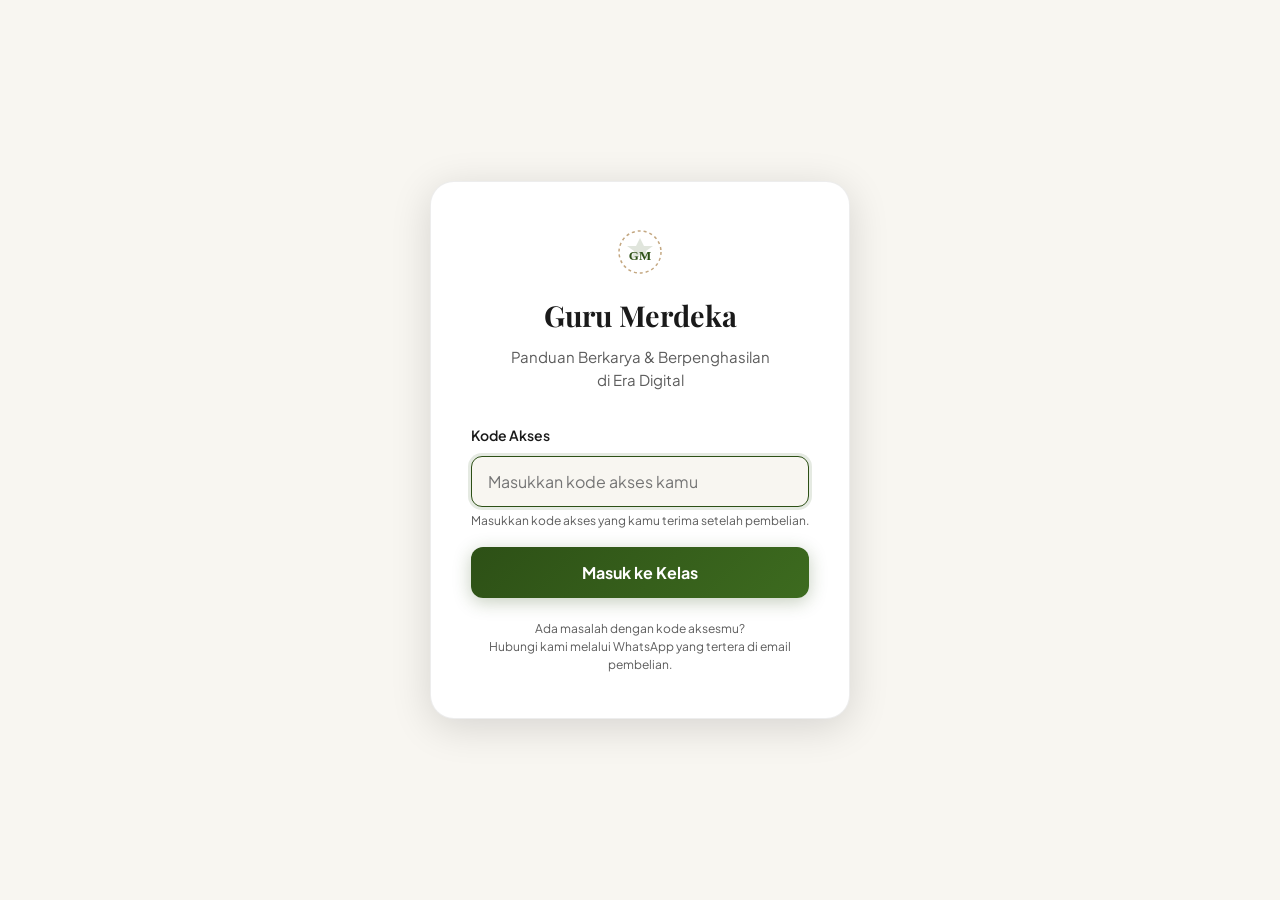
==== index.html @ 417ed5d8 "Add files via upload" ====
<!DOCTYPE html>
<html lang="id" data-theme="light">
<head>
  <meta charset="UTF-8" />
  <meta name="viewport" content="width=device-width, initial-scale=1.0" />
  <title>Guru Merdeka — Masuk</title>
  <link rel="icon" href="data:image/svg+xml,<svg xmlns='http://www.w3.org/2000/svg' viewBox='0 0 100 100'><rect width='100' height='100' rx='20' fill='%232D5016'/><text x='50' y='68' font-family='Georgia' font-size='42' font-weight='bold' fill='white' text-anchor='middle'>GM</text></svg>" type="image/svg+xml" />
  <link rel="preconnect" href="https://fonts.googleapis.com" />
  <link rel="preconnect" href="https://fonts.gstatic.com" crossorigin />
  <link href="https://fonts.googleapis.com/css2?family=Playfair+Display:ital,wght@0,400;0,600;0,700;1,400&family=Plus+Jakarta+Sans:wght@300;400;500;600;700&family=Amiri:wght@400;700&display=swap" rel="stylesheet" />
  <link rel="stylesheet" href="./css/style.css" />
</head>
<body>
<div class="login-page">
  <div class="login-card">
    <div class="login-top">
      <!-- Ornament SVG -->
      <svg width="44" height="44" viewBox="0 0 44 44" fill="none" xmlns="http://www.w3.org/2000/svg" style="margin:0 auto 16px;display:block;">
        <circle cx="22" cy="22" r="21" stroke="#C4A882" stroke-width="1.5" fill="none" stroke-dasharray="3 3"/>
        <path d="M22 8 L26 16 L35 16 L28 21 L31 30 L22 25 L13 30 L16 21 L9 16 L18 16 Z" fill="#2D5016" opacity="0.15"/>
        <text x="22" y="27" font-family="Georgia" font-size="13" font-weight="700" fill="#2D5016" text-anchor="middle" dominant-baseline="middle">GM</text>
      </svg>
      <div class="login-logo-icon" style="display:none;">GM</div>
      <h1 class="login-title">Guru Merdeka</h1>
      <p class="login-subtitle">Panduan Berkarya &amp; Berpenghasilan<br/>di Era Digital</p>
    </div>

    <form id="loginForm" novalidate>
      <label class="form-label" for="pwInput">Kode Akses</label>
      <input
        type="password"
        id="pwInput"
        class="form-input"
        placeholder="Masukkan kode akses kamu"
        autocomplete="current-password"
        autofocus
        required
      />
      <p class="form-hint">Masukkan kode akses yang kamu terima setelah pembelian.</p>
      <button type="submit" class="btn-login">Masuk ke Kelas</button>
      <div class="login-error" id="loginError"></div>
    </form>

    <p class="login-footer-note">
      Ada masalah dengan kode aksesmu?<br/>
      Hubungi kami melalui WhatsApp yang tertera di email pembelian.
    </p>
  </div>
</div>

<script src="./js/config.js"></script>
<script src="./js/app.js"></script>
<script>initLogin();</script>
</body>
</html>
---- css/style.css ----
@import url('https://fonts.googleapis.com/css2?family=Playfair+Display:ital,wght@0,400;0,600;0,700;1,400;1,600&family=Plus+Jakarta+Sans:wght@300;400;500;600;700&family=Amiri:ital,wght@0,400;0,700;1,400&display=swap');

/* =====================
   VARIABLES
   ===================== */
:root {
  --bg: #F8F6F1;
  --bg-alt: #F0EDE5;
  --primary: #2D5016;
  --primary-light: #3d6b1f;
  --secondary: #8B6914;
  --accent: #C4A882;
  --text: #1A1A1A;
  --text-secondary: #5C5C5C;
  --text-muted: #8A8A8A;
  --surface: #FFFFFF;
  --surface-alt: #FAFAF7;
  --border: rgba(0,0,0,0.07);
  --border-medium: rgba(0,0,0,0.12);
  --shadow-sm: 0 1px 4px rgba(0,0,0,0.05);
  --shadow: 0 2px 12px rgba(0,0,0,0.07);
  --shadow-md: 0 4px 24px rgba(0,0,0,0.1);
  --shadow-lg: 0 8px 40px rgba(0,0,0,0.14);
  --font-display: 'Playfair Display', Georgia, serif;
  --font-body: 'Plus Jakarta Sans', system-ui, sans-serif;
  --font-arabic: 'Amiri', 'Traditional Arabic', serif;
  --sidebar-width: 288px;
  --max-content: 720px;
  --header-height: 56px;
  --transition-fast: 0.15s ease;
  --transition: 0.25s ease;
  --transition-slow: 0.4s ease;
  --reading-progress: 0%;
}

[data-theme="dark"] {
  --bg: #171712;
  --bg-alt: #1E1E18;
  --primary: #4a8a26;
  --primary-light: #5a9a30;
  --surface: #242420;
  --surface-alt: #2A2A26;
  --text: #EDE8DF;
  --text-secondary: #A8A49C;
  --text-muted: #6A6A66;
  --border: rgba(255,255,255,0.07);
  --border-medium: rgba(255,255,255,0.12);
  --shadow-sm: 0 1px 4px rgba(0,0,0,0.3);
  --shadow: 0 2px 12px rgba(0,0,0,0.4);
  --shadow-md: 0 4px 24px rgba(0,0,0,0.5);
  --shadow-lg: 0 8px 40px rgba(0,0,0,0.6);
}

/* =====================
   RESET & BASE
   ===================== */
*, *::before, *::after { box-sizing: border-box; margin: 0; padding: 0; }
html { font-size: 16px; -webkit-text-size-adjust: 100%; scroll-behavior: smooth; }
body {
  font-family: var(--font-body);
  background: var(--bg);
  color: var(--text);
  line-height: 1.75;
  transition: background var(--transition), color var(--transition);
  min-height: 100vh;
}
img { max-width: 100%; display: block; }
a { color: var(--primary); text-decoration: none; transition: color var(--transition-fast); }
a:hover { color: var(--primary-light); }
button { cursor: pointer; font-family: var(--font-body); border: none; background: none; }
textarea, input { font-family: var(--font-body); }

/* =====================
   READING PROGRESS BAR
   ===================== */
.reading-progress {
  position: fixed;
  top: 0; left: 0;
  width: var(--reading-progress);
  height: 3px;
  background: linear-gradient(90deg, var(--primary), var(--secondary));
  z-index: 1000;
  transition: width 0.1s linear;
  pointer-events: none;
}

/* =====================
   LAYOUT
   ===================== */
.app-layout {
  display: flex;
  min-height: 100vh;
}

/* ── Sidebar ── */
.sidebar {
  width: var(--sidebar-width);
  background: var(--surface);
  border-right: 1px solid var(--border);
  position: fixed;
  top: 0; left: 0;
  height: 100vh;
  overflow-y: auto;
  z-index: 100;
  display: flex;
  flex-direction: column;
  transition: transform var(--transition);
  box-shadow: var(--shadow);
}

.sidebar-header {
  padding: 22px 20px 14px;
  border-bottom: 1px solid var(--border);
  flex-shrink: 0;
}

.sidebar-logo {
  display: flex;
  align-items: center;
  gap: 10px;
  text-decoration: none;
  margin-bottom: 2px;
}

.sidebar-logo-icon {
  width: 34px; height: 34px;
  background: linear-gradient(135deg, var(--primary), var(--secondary));
  border-radius: 8px;
  display: flex;
  align-items: center;
  justify-content: center;
  color: #fff;
  font-family: var(--font-display);
  font-weight: 700;
  font-size: 13px;
  flex-shrink: 0;
  letter-spacing: -0.5px;
}

.sidebar-logo-text {
  font-family: var(--font-display);
  font-weight: 700;
  font-size: 15px;
  color: var(--text);
  line-height: 1.2;
}

.sidebar-logo-sub {
  font-size: 10.5px;
  color: var(--text-secondary);
  margin-top: 1px;
  display: block;
  font-family: var(--font-body);
}

.sidebar-progress-row {
  display: flex;
  align-items: center;
  gap: 8px;
  padding: 10px 20px;
  background: var(--bg-alt);
  border-bottom: 1px solid var(--border);
  flex-shrink: 0;
}

.sidebar-progress-bar {
  flex: 1;
  height: 4px;
  background: var(--border-medium);
  border-radius: 2px;
  overflow: hidden;
}

.sidebar-progress-fill {
  height: 100%;
  background: linear-gradient(90deg, var(--primary), var(--secondary));
  border-radius: 2px;
  transition: width var(--transition-slow);
  width: 0%;
}

.sidebar-progress-text {
  font-size: 10.5px;
  color: var(--text-secondary);
  font-weight: 700;
  white-space: nowrap;
  min-width: 30px;
  text-align: right;
}

.sidebar-nav {
  flex: 1;
  padding: 10px 0;
  overflow-y: auto;
}

.sidebar-nav-item {
  display: flex;
  align-items: flex-start;
  gap: 11px;
  padding: 11px 20px;
  text-decoration: none;
  color: var(--text);
  transition: background var(--transition-fast);
  position: relative;
  cursor: pointer;
  border-left: 3px solid transparent;
}

.sidebar-nav-item:hover {
  background: var(--bg-alt);
}

.sidebar-nav-item.active {
  background: rgba(45,80,22,0.07);
  border-left-color: var(--primary);
}

.sidebar-nav-item.locked {
  opacity: 0.4;
  cursor: not-allowed;
  pointer-events: none;
}

.sidebar-nav-status {
  width: 20px; height: 20px;
  border-radius: 50%;
  display: flex;
  align-items: center;
  justify-content: center;
  font-size: 9px;
  font-weight: 800;
  flex-shrink: 0;
  margin-top: 1px;
}
.sidebar-nav-status.s-done   { background: var(--primary); color: #fff; }
.sidebar-nav-status.s-active { background: var(--secondary); color: #fff; }
.sidebar-nav-status.s-open   { background: var(--accent); color: #fff; font-size: 10px; }
.sidebar-nav-status.s-locked { background: var(--bg-alt); color: var(--text-muted); border: 1px solid var(--border-medium); }

.sidebar-nav-info { flex: 1; min-width: 0; }

.sidebar-nav-label {
  font-size: 10px;
  font-weight: 700;
  text-transform: uppercase;
  letter-spacing: 0.06em;
  color: var(--secondary);
  line-height: 1;
  margin-bottom: 2px;
}

.sidebar-nav-title {
  font-size: 12.5px;
  font-weight: 500;
  color: var(--text);
  line-height: 1.35;
  overflow: hidden;
  display: -webkit-box;
  -webkit-line-clamp: 2;
  -webkit-box-orient: vertical;
}

.sidebar-footer {
  padding: 14px 20px;
  border-top: 1px solid var(--border);
  display: flex;
  align-items: center;
  justify-content: space-between;
  flex-shrink: 0;
}

.btn-dark-mode {
  background: none;
  border: 1px solid var(--border-medium);
  border-radius: 7px;
  padding: 5px 10px;
  font-size: 11.5px;
  color: var(--text-secondary);
  display: flex;
  align-items: center;
  gap: 5px;
  transition: all var(--transition-fast);
}
.btn-dark-mode:hover { background: var(--bg-alt); color: var(--text); }

.btn-logout {
  font-size: 11.5px;
  color: var(--text-muted);
  padding: 5px 2px;
  transition: color var(--transition-fast);
}
.btn-logout:hover { color: #c0392b; }

/* ── Main content ── */
.main-content {
  flex: 1;
  margin-left: var(--sidebar-width);
  min-height: 100vh;
  display: flex;
  flex-direction: column;
}

/* ── Mobile header ── */
.mobile-header {
  display: none;
  align-items: center;
  justify-content: space-between;
  padding: 0 16px;
  height: var(--header-height);
  background: var(--surface);
  border-bottom: 1px solid var(--border);
  position: sticky;
  top: 0;
  z-index: 50;
  flex-shrink: 0;
}

.mobile-logo {
  display: flex;
  align-items: center;
  gap: 8px;
  font-family: var(--font-display);
  font-weight: 700;
  font-size: 15px;
  color: var(--text);
  text-decoration: none;
}

.hamburger-btn {
  padding: 7px;
  color: var(--text);
  display: flex;
  flex-direction: column;
  gap: 5px;
  background: none;
  border: none;
}
.hamburger-btn span {
  display: block;
  width: 22px; height: 2px;
  background: currentColor;
  border-radius: 1px;
  transition: all var(--transition-fast);
}

/* Overlay */
.sidebar-overlay {
  display: none;
  position: fixed;
  inset: 0;
  background: rgba(0,0,0,0.5);
  z-index: 99;
  opacity: 0;
  transition: opacity var(--transition);
}
.sidebar-overlay.visible { opacity: 1; }

/* =====================
   CHAPTER HEADER
   ===================== */
.chapter-header {
  background: var(--surface);
  border-bottom: 1px solid var(--border);
  padding: 44px 52px 36px;
  position: relative;
  overflow: hidden;
  flex-shrink: 0;
}
.chapter-header::after {
  content: '';
  position: absolute;
  top: -60px; right: -60px;
  width: 280px; height: 280px;
  background: radial-gradient(circle, rgba(45,80,22,0.05) 0%, transparent 65%);
  pointer-events: none;
}

.chapter-ornament {
  width: 44px; height: 44px;
  margin-bottom: 18px;
}

.chapter-number {
  font-size: 11px;
  font-weight: 700;
  text-transform: uppercase;
  letter-spacing: 0.14em;
  color: var(--secondary);
  margin-bottom: 8px;
}

.chapter-title {
  font-family: var(--font-display);
  font-size: clamp(1.5rem, 3.5vw, 2.25rem);
  font-weight: 700;
  color: var(--text);
  line-height: 1.2;
  margin-bottom: 14px;
}

.chapter-meta {
  display: flex;
  align-items: center;
  gap: 18px;
  font-size: 13px;
  color: var(--text-secondary);
  flex-wrap: wrap;
}

.chapter-meta-item {
  display: flex;
  align-items: center;
  gap: 5px;
}

/* =====================
   CHAPTER BODY
   ===================== */
.chapter-body {
  flex: 1;
  padding: 52px 52px 80px;
}

.content-wrap {
  max-width: var(--max-content);
  margin: 0 auto;
}

.content-wrap p {
  font-size: 1.05rem;
  line-height: 1.85;
  color: var(--text);
  margin-bottom: 1.3em;
}

.content-wrap h2 {
  font-family: var(--font-display);
  font-size: 1.5rem;
  font-weight: 700;
  color: var(--text);
  margin: 2.2em 0 0.7em;
  line-height: 1.25;
}

.content-wrap h3 {
  font-family: var(--font-display);
  font-size: 1.15rem;
  font-weight: 600;
  color: var(--primary);
  margin: 1.8em 0 0.55em;
  line-height: 1.3;
}

.content-wrap ul, .content-wrap ol {
  margin: 0.65em 0 1.3em 1.5em;
}

.content-wrap li {
  font-size: 1.05rem;
  line-height: 1.8;
  margin-bottom: 0.35em;
  color: var(--text);
}

.content-wrap strong { font-weight: 700; }
.content-wrap em { font-style: italic; }

.ornament-divider {
  text-align: center;
  margin: 2.2em 0;
  user-select: none;
  line-height: 1;
  letter-spacing: 0.6em;
  color: var(--accent);
  font-size: 8px;
}
.ornament-divider::before { content: '◆  ◆  ◆'; }

/* =====================
   COMPONENTS: QUOTE & HADIS
   ===================== */
.quote-box {
  background: linear-gradient(135deg, rgba(45,80,22,0.04), rgba(139,105,20,0.03));
  border-left: 4px solid var(--secondary);
  border-radius: 0 14px 14px 0;
  padding: 24px 28px;
  margin: 1.8em 0;
  position: relative;
}
.quote-box::before {
  content: '\201C';
  font-family: var(--font-display);
  font-size: 5rem;
  color: var(--secondary);
  opacity: 0.15;
  position: absolute;
  top: -10px; left: 10px;
  line-height: 1;
  font-style: italic;
}

.quote-arabic {
  font-family: var(--font-arabic);
  font-size: 1.5rem;
  line-height: 2.2;
  text-align: right;
  direction: rtl;
  color: var(--text);
  margin-bottom: 12px;
}

.quote-translation {
  font-size: 0.9375rem;
  color: var(--text-secondary);
  font-style: italic;
  line-height: 1.65;
  margin-bottom: 8px;
}

.quote-source {
  font-size: 0.8125rem;
  font-weight: 700;
  color: var(--secondary);
  text-align: right;
}

.hadis-box {
  background: rgba(196,168,130,0.1);
  border-left: 4px solid var(--accent);
  border-radius: 0 14px 14px 0;
  padding: 22px 28px;
  margin: 1.8em 0;
}

.hadis-arabic {
  font-family: var(--font-arabic);
  font-size: 1.35rem;
  line-height: 2.1;
  text-align: right;
  direction: rtl;
  color: var(--text);
  margin-bottom: 10px;
}

.hadis-translation {
  font-size: 0.9375rem;
  color: var(--text-secondary);
  font-style: italic;
  line-height: 1.65;
  margin-bottom: 8px;
}

.hadis-source {
  font-size: 0.8125rem;
  font-weight: 700;
  color: var(--secondary);
}

/* ── Callout boxes ── */
.callout {
  background: var(--surface);
  border: 1px solid var(--border);
  border-radius: 12px;
  padding: 18px 22px;
  margin: 1.8em 0;
  box-shadow: var(--shadow-sm);
}
.callout p { margin-bottom: 0 !important; }
.callout-label {
  font-size: 10.5px;
  font-weight: 700;
  text-transform: uppercase;
  letter-spacing: 0.1em;
  margin-bottom: 6px;
}
.callout.tip   { border-left: 4px solid var(--primary);   background: rgba(45,80,22,0.04);   }
.callout.tip   .callout-label { color: var(--primary); }
.callout.note  { border-left: 4px solid #3498db;          background: rgba(52,152,219,0.04); }
.callout.note  .callout-label { color: #2980b9; }
.callout.warn  { border-left: 4px solid var(--secondary); background: rgba(139,105,20,0.04); }
.callout.warn  .callout-label { color: var(--secondary); }

/* ── Highlight text ── */
.highlight-text {
  background: linear-gradient(135deg, rgba(45,80,22,0.06), rgba(139,105,20,0.05));
  border-radius: 12px;
  padding: 20px 26px;
  margin: 1.8em 0;
  font-family: var(--font-display);
  font-size: 1.1rem;
  font-style: italic;
  line-height: 1.65;
  color: var(--text);
  text-align: center;
  position: relative;
}

/* =====================
   REFLECTION BOX
   ===================== */
.reflection-box {
  background: var(--surface);
  border: 1px solid var(--border);
  border-radius: 16px;
  padding: 28px;
  margin: 2.2em 0;
  box-shadow: var(--shadow-sm);
}

.reflection-header {
  display: flex;
  align-items: center;
  gap: 12px;
  margin-bottom: 22px;
  padding-bottom: 16px;
  border-bottom: 1px solid var(--border);
}

.reflection-icon {
  width: 38px; height: 38px;
  background: linear-gradient(135deg, var(--primary), var(--secondary));
  border-radius: 9px;
  display: flex;
  align-items: center;
  justify-content: center;
  color: white;
  font-size: 16px;
  flex-shrink: 0;
}

.reflection-title {
  font-family: var(--font-display);
  font-size: 1.1rem;
  font-weight: 700;
  color: var(--text);
  line-height: 1.2;
}

.reflection-subtitle {
  font-size: 12px;
  color: var(--text-secondary);
  margin-top: 2px;
}

.reflection-item {
  margin-bottom: 20px;
}
.reflection-item:last-child { margin-bottom: 0; }

.reflection-question {
  font-size: 0.9375rem;
  font-weight: 600;
  color: var(--text);
  margin-bottom: 8px;
  line-height: 1.5;
}

.reflection-textarea {
  width: 100%;
  min-height: 96px;
  padding: 12px 14px;
  border: 1px solid var(--border-medium);
  border-radius: 10px;
  background: var(--bg);
  color: var(--text);
  font-size: 0.9375rem;
  line-height: 1.65;
  resize: vertical;
  transition: border-color var(--transition-fast), box-shadow var(--transition-fast);
  outline: none;
  display: block;
}
.reflection-textarea:focus {
  border-color: var(--primary);
  box-shadow: 0 0 0 3px rgba(45,80,22,0.1);
}
.reflection-textarea::placeholder { color: var(--text-muted); }

.save-indicator {
  font-size: 11px;
  color: var(--primary);
  display: none;
  align-items: center;
  gap: 4px;
  margin-top: 4px;
}
.save-indicator.show { display: flex; }

/* =====================
   CHECKLIST
   ===================== */
.checklist {
  background: var(--surface);
  border: 1px solid var(--border);
  border-radius: 14px;
  padding: 22px 24px;
  margin: 2em 0;
  box-shadow: var(--shadow-sm);
}

.checklist-title {
  font-size: 10.5px;
  font-weight: 700;
  text-transform: uppercase;
  letter-spacing: 0.1em;
  color: var(--text-secondary);
  margin-bottom: 14px;
}

.checklist-item {
  display: flex;
  align-items: flex-start;
  gap: 12px;
  padding: 10px 0;
  border-bottom: 1px solid var(--border);
}
.checklist-item:last-child { border-bottom: none; padding-bottom: 0; }

.checklist-item input[type="checkbox"] {
  appearance: none;
  -webkit-appearance: none;
  width: 20px; height: 20px;
  border: 2px solid var(--border-medium);
  border-radius: 5px;
  flex-shrink: 0;
  margin-top: 1px;
  cursor: pointer;
  transition: all var(--transition-fast);
  background: var(--bg);
  position: relative;
}
.checklist-item input[type="checkbox"]:checked {
  background: var(--primary);
  border-color: var(--primary);
}
.checklist-item input[type="checkbox"]:checked::after {
  content: '✓';
  position: absolute;
  top: 50%; left: 50%;
  transform: translate(-50%,-50%);
  color: white;
  font-size: 11px;
  font-weight: 800;
}

.checklist-item label {
  font-size: 0.9375rem;
  color: var(--text);
  cursor: pointer;
  line-height: 1.5;
  transition: color var(--transition-fast);
}
.checklist-item input[type="checkbox"]:checked + label {
  color: var(--text-secondary);
  text-decoration: line-through;
  text-decoration-color: var(--primary);
}

/* =====================
   SWOT BUILDER
   ===================== */
.swot-container {
  margin: 2.2em 0;
}

.swot-heading {
  text-align: center;
  margin-bottom: 20px;
}
.swot-heading h3 {
  font-family: var(--font-display);
  font-size: 1.25rem;
  font-weight: 700;
  color: var(--text);
  margin: 0 0 4px;
}
.swot-heading p {
  font-size: 0.875rem;
  color: var(--text-secondary);
  margin: 0;
}

.swot-grid {
  display: grid;
  grid-template-columns: 1fr 1fr;
  gap: 14px;
  margin-bottom: 14px;
}

.swot-q {
  background: var(--surface);
  border: 1px solid var(--border);
  border-radius: 13px;
  padding: 18px 18px 14px;
  box-shadow: var(--shadow-sm);
}

.swot-q-header {
  display: flex;
  align-items: center;
  gap: 8px;
  margin-bottom: 12px;
}

.swot-dot {
  width: 10px; height: 10px;
  border-radius: 50%;
  flex-shrink: 0;
}
.swot-dot.s { background: #27ae60; }
.swot-dot.w { background: #e74c3c; }
.swot-dot.o { background: #2980b9; }
.swot-dot.t { background: #f39c12; }

.swot-q-label {
  font-size: 11px;
  font-weight: 800;
  text-transform: uppercase;
  letter-spacing: 0.1em;
  color: var(--text);
  line-height: 1;
}
.swot-q-desc {
  font-size: 10px;
  color: var(--text-secondary);
}

.swot-items-list { min-height: 56px; }

.swot-row {
  display: flex;
  align-items: center;
  gap: 6px;
  margin-bottom: 6px;
}

.swot-input {
  flex: 1;
  font-size: 0.875rem;
  color: var(--text);
  background: var(--bg-alt);
  border: 1px solid var(--border);
  border-radius: 7px;
  padding: 7px 10px;
  outline: none;
  transition: border-color var(--transition-fast);
  min-height: 34px;
}
.swot-input:focus {
  border-color: var(--primary);
  box-shadow: 0 0 0 2px rgba(45,80,22,0.1);
}
.swot-input::placeholder { color: var(--text-muted); font-size: 12px; }

.swot-del-btn {
  color: var(--text-muted);
  padding: 4px 6px;
  border-radius: 5px;
  font-size: 13px;
  line-height: 1;
  flex-shrink: 0;
  transition: color var(--transition-fast);
}
.swot-del-btn:hover { color: #e74c3c; }

.swot-add-btn {
  width: 100%;
  margin-top: 6px;
  padding: 7px 10px;
  font-size: 12px;
  color: var(--text-secondary);
  background: none;
  border: 1px dashed var(--border-medium);
  border-radius: 7px;
  transition: all var(--transition-fast);
}
.swot-add-btn:hover {
  border-color: var(--primary);
  color: var(--primary);
  background: rgba(45,80,22,0.03);
}

.swot-view-btn {
  width: 100%;
  background: linear-gradient(135deg, var(--primary), var(--primary-light));
  color: white;
  border-radius: 11px;
  padding: 13px;
  font-size: 0.9375rem;
  font-weight: 700;
  transition: opacity var(--transition-fast);
  margin-top: 4px;
}
.swot-view-btn:hover { opacity: 0.88; }

/* =====================
   CHAPTER FOOTER
   ===================== */
.chapter-footer {
  padding: 44px 52px;
  background: var(--surface-alt);
  border-top: 1px solid var(--border);
  flex-shrink: 0;
}

.complete-btn {
  width: 100%;
  background: linear-gradient(135deg, var(--primary), var(--primary-light));
  color: white;
  border-radius: 14px;
  padding: 17px 32px;
  font-size: 1.0625rem;
  font-weight: 700;
  display: flex;
  align-items: center;
  justify-content: center;
  gap: 10px;
  transition: all var(--transition-fast);
  box-shadow: 0 4px 18px rgba(45,80,22,0.28);
  margin-bottom: 20px;
}
.complete-btn:hover:not(:disabled) {
  transform: translateY(-2px);
  box-shadow: 0 6px 26px rgba(45,80,22,0.38);
}
.complete-btn:active { transform: translateY(0); }
.complete-btn.done {
  background: linear-gradient(135deg, #229954, #27ae60);
  box-shadow: 0 4px 18px rgba(34,153,84,0.28);
  cursor: default;
}

.chapter-nav {
  display: grid;
  grid-template-columns: 1fr 1fr;
  gap: 12px;
}

.chapter-nav-btn {
  background: var(--surface);
  border: 1px solid var(--border);
  border-radius: 12px;
  padding: 15px 18px;
  display: flex;
  flex-direction: column;
  gap: 3px;
  text-decoration: none;
  color: var(--text);
  transition: all var(--transition-fast);
}
.chapter-nav-btn:hover {
  border-color: var(--primary);
  box-shadow: var(--shadow-sm);
  transform: translateY(-1px);
  color: var(--text);
}
.chapter-nav-btn.dir-next { text-align: right; }
.chapter-nav-btn.disabled { opacity: 0.35; pointer-events: none; }

.nav-dir-label {
  font-size: 10.5px;
  font-weight: 700;
  text-transform: uppercase;
  letter-spacing: 0.08em;
  color: var(--text-secondary);
}
.nav-chapter-title {
  font-size: 13px;
  font-weight: 600;
  color: var(--text);
  line-height: 1.35;
}

/* =====================
   DASHBOARD
   ===================== */
.dashboard-hero {
  background: var(--surface);
  border-bottom: 1px solid var(--border);
  padding: 48px 52px 36px;
  flex-shrink: 0;
}

.dash-greeting {
  font-family: var(--font-display);
  font-size: clamp(1.4rem, 3vw, 2rem);
  font-weight: 700;
  color: var(--text);
  margin-bottom: 5px;
}

.dash-tagline {
  font-size: 1rem;
  color: var(--text-secondary);
  margin-bottom: 26px;
}

.dash-progress-card {
  display: flex;
  align-items: center;
  gap: 22px;
  padding: 20px 22px;
  background: var(--bg-alt);
  border-radius: 14px;
  border: 1px solid var(--border);
  max-width: 420px;
}

.progress-circle-wrap svg {
  width: 58px; height: 58px;
  transform: rotate(-90deg);
}
.pc-bg  { fill: none; stroke: var(--border-medium); stroke-width: 6; }
.pc-fill { fill: none; stroke-width: 6; stroke-linecap: round; transition: stroke-dashoffset var(--transition-slow); }

.progress-text-wrap { flex: 1; }
.progress-count-big {
  font-family: var(--font-display);
  font-size: 1.75rem;
  font-weight: 700;
  color: var(--text);
  line-height: 1;
  margin-bottom: 3px;
}
.progress-label-sm {
  font-size: 0.875rem;
  color: var(--text-secondary);
}

.dashboard-body {
  padding: 40px 52px;
  flex: 1;
}

.section-heading {
  font-family: var(--font-display);
  font-size: 1.3rem;
  font-weight: 700;
  color: var(--text);
  margin-bottom: 18px;
}

/* Daily quote card */
.daily-quote-card {
  background: linear-gradient(135deg, var(--primary), #1e3a0a);
  border-radius: 20px;
  padding: 30px 32px;
  color: white;
  margin-bottom: 36px;
  position: relative;
  overflow: hidden;
}
.daily-quote-card::before {
  content: '\201C';
  font-family: var(--font-display);
  font-size: 8rem;
  position: absolute;
  top: -16px; right: 20px;
  opacity: 0.1;
  line-height: 1;
}
.dq-label {
  font-size: 10.5px;
  font-weight: 700;
  text-transform: uppercase;
  letter-spacing: 0.12em;
  opacity: 0.65;
  margin-bottom: 10px;
}
.dq-text {
  font-family: var(--font-display);
  font-size: 1.1rem;
  font-style: italic;
  line-height: 1.65;
  margin-bottom: 10px;
}
.dq-source {
  font-size: 0.8125rem;
  opacity: 0.65;
}

/* Chapter grid */
.chapter-grid {
  display: grid;
  grid-template-columns: repeat(auto-fill, minmax(260px, 1fr));
  gap: 15px;
}

.chapter-card {
  background: var(--surface);
  border: 1px solid var(--border);
  border-radius: 16px;
  padding: 22px;
  text-decoration: none;
  color: var(--text);
  display: flex;
  flex-direction: column;
  gap: 10px;
  transition: all var(--transition-fast);
  box-shadow: var(--shadow-sm);
  position: relative;
  overflow: hidden;
  animation: fadeUp 0.4s ease backwards;
}
.chapter-card:hover {
  box-shadow: var(--shadow-md);
  transform: translateY(-2px);
  border-color: var(--accent);
  color: var(--text);
}
.chapter-card.locked {
  opacity: 0.5;
  cursor: not-allowed;
  pointer-events: none;
}
.chapter-card.completed {
  border-color: rgba(45,80,22,0.25);
}
.chapter-card.completed::after {
  content: '✓';
  position: absolute;
  top: 14px; right: 14px;
  width: 22px; height: 22px;
  background: var(--primary);
  color: white;
  border-radius: 50%;
  display: flex;
  align-items: center;
  justify-content: center;
  font-size: 10px;
  font-weight: 800;
}

.card-label {
  font-size: 10px;
  font-weight: 700;
  text-transform: uppercase;
  letter-spacing: 0.1em;
  color: var(--secondary);
}

.card-title {
  font-family: var(--font-display);
  font-size: 1.0625rem;
  font-weight: 700;
  color: var(--text);
  line-height: 1.3;
}

.card-time {
  font-size: 12px;
  color: var(--text-secondary);
  display: flex;
  align-items: center;
  gap: 4px;
}

.card-status {
  font-size: 11px;
  font-weight: 600;
  padding: 4px 10px;
  border-radius: 20px;
  display: inline-flex;
  align-items: center;
  gap: 4px;
  margin-top: 2px;
  width: fit-content;
}
.card-status.done      { background: rgba(45,80,22,0.1);  color: var(--primary); }
.card-status.available { background: rgba(139,105,20,0.1); color: var(--secondary); }
.card-status.locked    { background: var(--bg-alt); color: var(--text-muted); }

/* =====================
   LOGIN PAGE
   ===================== */
.login-page {
  min-height: 100vh;
  display: flex;
  align-items: center;
  justify-content: center;
  background: var(--bg);
  padding: 24px;
}

.login-card {
  width: 100%;
  max-width: 420px;
  background: var(--surface);
  border-radius: 24px;
  padding: 48px 40px 44px;
  box-shadow: var(--shadow-lg);
  border: 1px solid var(--border);
  animation: fadeUp 0.5s ease;
}

.login-top {
  text-align: center;
  margin-bottom: 32px;
}

.login-logo-icon {
  width: 68px; height: 68px;
  background: linear-gradient(135deg, var(--primary), var(--secondary));
  border-radius: 18px;
  display: inline-flex;
  align-items: center;
  justify-content: center;
  color: white;
  font-family: var(--font-display);
  font-weight: 700;
  font-size: 26px;
  margin-bottom: 18px;
  box-shadow: 0 6px 24px rgba(45,80,22,0.3);
}

.login-title {
  font-family: var(--font-display);
  font-size: 1.8rem;
  font-weight: 700;
  color: var(--text);
  margin-bottom: 6px;
}

.login-subtitle {
  font-size: 0.9375rem;
  color: var(--text-secondary);
  line-height: 1.5;
}

.form-label {
  display: block;
  font-size: 0.875rem;
  font-weight: 600;
  color: var(--text);
  margin-bottom: 8px;
}

.form-input {
  width: 100%;
  padding: 14px 16px;
  border: 1px solid var(--border-medium);
  border-radius: 11px;
  background: var(--bg);
  color: var(--text);
  font-size: 1rem;
  outline: none;
  transition: border-color var(--transition-fast), box-shadow var(--transition-fast);
  margin-bottom: 6px;
}
.form-input:focus {
  border-color: var(--primary);
  box-shadow: 0 0 0 3px rgba(45,80,22,0.12);
}

.form-hint {
  font-size: 12px;
  color: var(--text-secondary);
  margin-bottom: 18px;
  line-height: 1.4;
}

.btn-login {
  width: 100%;
  background: linear-gradient(135deg, var(--primary), var(--primary-light));
  color: white;
  border-radius: 12px;
  padding: 15px;
  font-size: 1rem;
  font-weight: 700;
  transition: all var(--transition-fast);
  box-shadow: 0 4px 18px rgba(45,80,22,0.28);
}
.btn-login:hover {
  transform: translateY(-1px);
  box-shadow: 0 6px 22px rgba(45,80,22,0.38);
}

.login-error {
  background: rgba(231,76,60,0.08);
  border: 1px solid rgba(231,76,60,0.25);
  color: #c0392b;
  border-radius: 9px;
  padding: 12px 14px;
  font-size: 0.875rem;
  margin-top: 14px;
  display: none;
  line-height: 1.4;
}
.login-error.show { display: block; }

.login-footer-note {
  text-align: center;
  margin-top: 22px;
  font-size: 12px;
  color: var(--text-secondary);
  line-height: 1.5;
}

/* =====================
   COMPLETION OVERLAY
   ===================== */
.completion-overlay {
  position: fixed;
  inset: 0;
  background: rgba(0,0,0,0.55);
  z-index: 200;
  display: flex;
  align-items: center;
  justify-content: center;
  opacity: 0;
  pointer-events: none;
  transition: opacity var(--transition);
}
.completion-overlay.show {
  opacity: 1;
  pointer-events: auto;
}

.completion-card {
  background: var(--surface);
  border-radius: 24px;
  padding: 44px 40px;
  text-align: center;
  max-width: 380px;
  width: 92%;
  box-shadow: var(--shadow-lg);
  transform: scale(0.88);
  transition: transform 0.35s cubic-bezier(0.175,0.885,0.32,1.275);
}
.completion-overlay.show .completion-card { transform: scale(1); }

.completion-icon {
  width: 72px; height: 72px;
  background: linear-gradient(135deg, var(--primary), var(--secondary));
  border-radius: 50%;
  display: inline-flex;
  align-items: center;
  justify-content: center;
  color: white;
  font-size: 30px;
  margin-bottom: 16px;
  animation: popIn 0.5s 0.1s cubic-bezier(0.175,0.885,0.32,1.275) both;
}

.completion-title {
  font-family: var(--font-display);
  font-size: 1.5rem;
  font-weight: 700;
  color: var(--text);
  margin-bottom: 8px;
}

.completion-text {
  font-size: 0.9375rem;
  color: var(--text-secondary);
  line-height: 1.65;
  margin-bottom: 24px;
}

.completion-actions {
  display: flex;
  flex-direction: column;
  gap: 10px;
}

.btn-next-chapter {
  background: linear-gradient(135deg, var(--primary), var(--primary-light));
  color: white;
  border-radius: 11px;
  padding: 13px 28px;
  font-size: 1rem;
  font-weight: 700;
  transition: opacity var(--transition-fast);
  text-decoration: none;
  display: inline-block;
}
.btn-next-chapter:hover { opacity: 0.88; color: white; }

.btn-close-overlay {
  background: none;
  border: 1px solid var(--border-medium);
  border-radius: 11px;
  padding: 11px;
  font-size: 0.875rem;
  color: var(--text-secondary);
  transition: all var(--transition-fast);
}
.btn-close-overlay:hover { background: var(--bg-alt); color: var(--text); }

/* =====================
   ANIMATIONS
   ===================== */
@keyframes fadeUp {
  from { opacity: 0; transform: translateY(18px); }
  to   { opacity: 1; transform: translateY(0); }
}

@keyframes popIn {
  from { opacity: 0; transform: scale(0.5); }
  to   { opacity: 1; transform: scale(1); }
}

.chapter-card:nth-child(1) { animation-delay: 0.04s; }
.chapter-card:nth-child(2) { animation-delay: 0.08s; }
.chapter-card:nth-child(3) { animation-delay: 0.12s; }
.chapter-card:nth-child(4) { animation-delay: 0.16s; }
.chapter-card:nth-child(5) { animation-delay: 0.20s; }
.chapter-card:nth-child(6) { animation-delay: 0.24s; }
.chapter-card:nth-child(7) { animation-delay: 0.28s; }
.chapter-card:nth-child(8) { animation-delay: 0.32s; }

/* =====================
   RESPONSIVE
   ===================== */
@media (max-width: 768px) {
  .sidebar {
    transform: translateX(-100%);
    box-shadow: var(--shadow-lg);
  }
  .sidebar.open { transform: translateX(0); }
  .sidebar-overlay { display: block; }
  .mobile-header { display: flex; }
  .main-content { margin-left: 0; }

  .chapter-header { padding: 24px 20px 20px; }
  .chapter-body { padding: 24px 20px 60px; }
  .chapter-footer { padding: 24px 20px; }
  .dashboard-hero { padding: 24px 20px 22px; }
  .dashboard-body { padding: 24px 20px; }
  .swot-grid { grid-template-columns: 1fr; }
  .chapter-nav { grid-template-columns: 1fr; }
  .chapter-nav-btn.dir-next { text-align: left; }
  .login-card { padding: 32px 22px; }
  .chapter-grid { grid-template-columns: 1fr; }
}

@media (max-width: 420px) {
  .dash-progress-card { flex-direction: column; text-align: center; }
}

/* =====================
   PRINT
   ===================== */
@media print {
  .sidebar, .mobile-header, .reading-progress,
  .sidebar-overlay, .complete-btn, .chapter-nav,
  .completion-overlay { display: none !important; }
  .main-content { margin-left: 0 !important; }
  .chapter-body { padding: 0 !important; }
  body { background: white !important; color: black !important; }
  .quote-box, .hadis-box, .reflection-box { break-inside: avoid; }
}
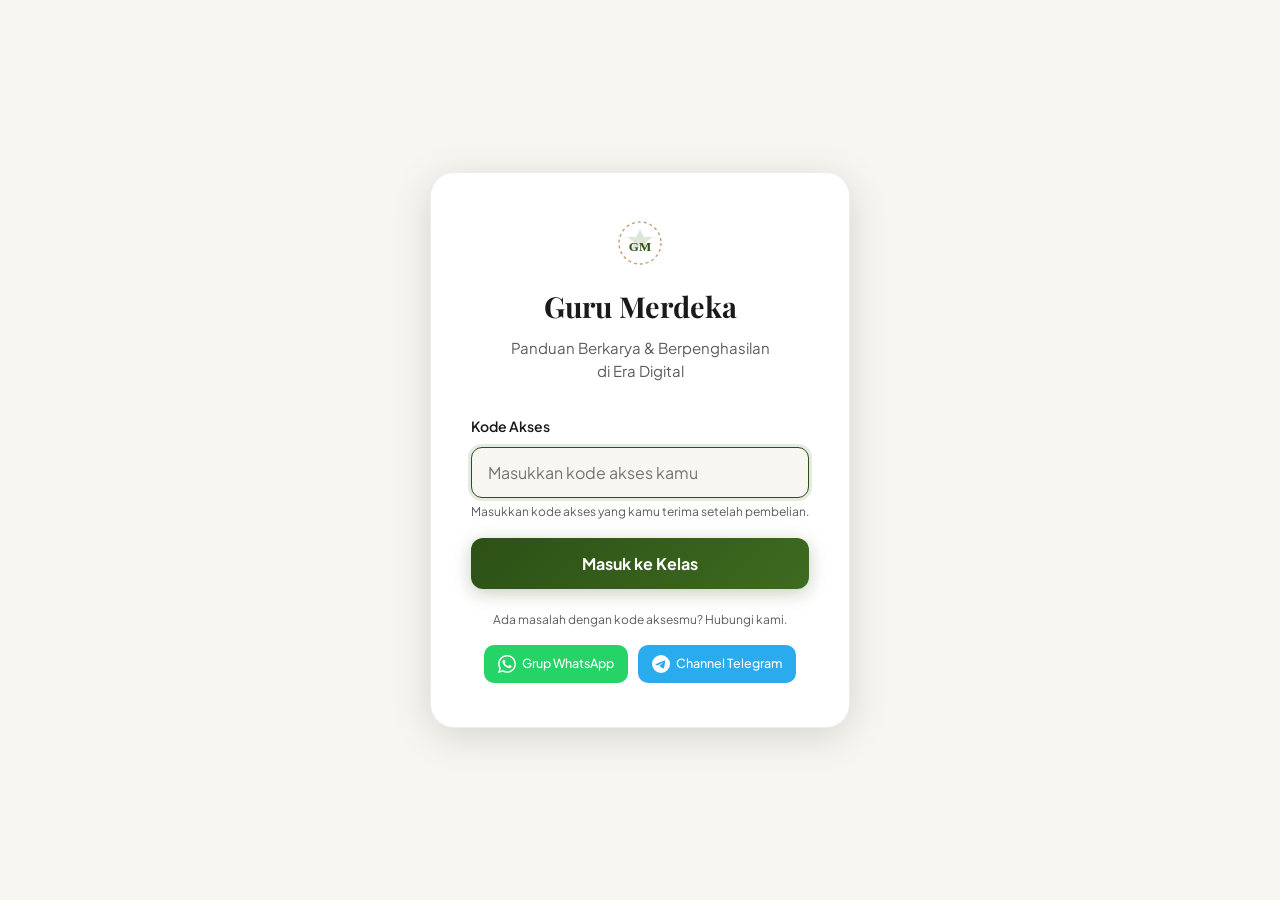
==== commit f3aaf44f: "Add files via upload" ====
--- a/index.html
+++ b/index.html
@@ -42,11 +42,45 @@
     </form>
 
     <p class="login-footer-note">
-      Ada masalah dengan kode aksesmu?<br/>
-      Hubungi kami melalui WhatsApp yang tertera di email pembelian.
+      Ada masalah dengan kode aksesmu? Hubungi kami.
     </p>
+
+    <div class="login-community-links">
+      <a href="https://chat.whatsapp.com/KSIU2JBYXkm5t4EDBIy9WQ" target="_blank" class="login-community-btn wa">
+        <svg width="18" height="18" viewBox="0 0 24 24" fill="currentColor"><path d="M17.472 14.382c-.297-.149-1.758-.867-2.03-.967-.273-.099-.471-.148-.67.15-.197.297-.767.966-.94 1.164-.173.199-.347.223-.644.075-.297-.15-1.255-.463-2.39-1.475-.883-.788-1.48-1.761-1.653-2.059-.173-.297-.018-.458.13-.606.134-.133.298-.347.446-.52.149-.174.198-.298.298-.497.099-.198.05-.371-.025-.52-.075-.149-.669-1.612-.916-2.207-.242-.579-.487-.5-.669-.51-.173-.008-.371-.01-.57-.01-.198 0-.52.074-.792.372-.272.297-1.04 1.016-1.04 2.479 0 1.462 1.065 2.875 1.213 3.074.149.198 2.096 3.2 5.077 4.487.709.306 1.262.489 1.694.625.712.227 1.36.195 1.871.118.571-.085 1.758-.719 2.006-1.413.248-.694.248-1.289.173-1.413-.074-.124-.272-.198-.57-.347m-5.421 7.403h-.004a9.87 9.87 0 01-5.031-1.378l-.361-.214-3.741.982.998-3.648-.235-.374a9.86 9.86 0 01-1.51-5.26c.001-5.45 4.436-9.884 9.888-9.884 2.64 0 5.122 1.03 6.988 2.898a9.825 9.825 0 012.893 6.994c-.003 5.45-4.437 9.884-9.885 9.884m8.413-18.297A11.815 11.815 0 0012.05 0C5.495 0 .16 5.335.157 11.892c0 2.096.547 4.142 1.588 5.945L.057 24l6.305-1.654a11.882 11.882 0 005.683 1.448h.005c6.554 0 11.89-5.335 11.893-11.893a11.821 11.821 0 00-3.48-8.413z"/></svg>
+        Grup WhatsApp
+      </a>
+      <a href="https://t.me/merdekajadiguru" target="_blank" class="login-community-btn tg">
+        <svg width="18" height="18" viewBox="0 0 24 24" fill="currentColor"><path d="M11.944 0A12 12 0 0 0 0 12a12 12 0 0 0 12 12 12 12 0 0 0 12-12A12 12 0 0 0 12 0a12 12 0 0 0-.056 0zm4.962 7.224c.1-.002.321.023.465.14a.506.506 0 0 1 .171.325c.016.093.036.306.02.472-.18 1.898-.962 6.502-1.36 8.627-.168.9-.499 1.201-.82 1.23-.696.065-1.225-.46-1.9-.902-1.056-.693-1.653-1.124-2.678-1.8-1.185-.78-.417-1.21.258-1.91.177-.184 3.247-2.977 3.307-3.23.007-.032.014-.15-.056-.212s-.174-.041-.249-.024c-.106.024-1.793 1.14-5.061 3.345-.48.33-.913.49-1.302.48-.428-.008-1.252-.241-1.865-.44-.752-.245-1.349-.374-1.297-.789.027-.216.325-.437.893-.663 3.498-1.524 5.83-2.529 6.998-3.014 3.332-1.386 4.025-1.627 4.476-1.635z"/></svg>
+        Channel Telegram
+      </a>
+    </div>
   </div>
 </div>
+
+<style>
+.login-community-links {
+  display: flex;
+  gap: .625rem;
+  margin-top: 1rem;
+  justify-content: center;
+}
+.login-community-btn {
+  display: inline-flex;
+  align-items: center;
+  gap: .375rem;
+  padding: .5rem .875rem;
+  border-radius: 10px;
+  font-size: 12.5px;
+  font-weight: 500;
+  text-decoration: none;
+  transition: opacity .15s;
+  font-family: var(--font-body);
+}
+.login-community-btn:hover { opacity: .85; }
+.login-community-btn.wa { background: #25D366; color: #fff; }
+.login-community-btn.tg { background: #2AABEE; color: #fff; }
+</style>
 
 <script src="./js/config.js"></script>
 <script src="./js/app.js"></script>
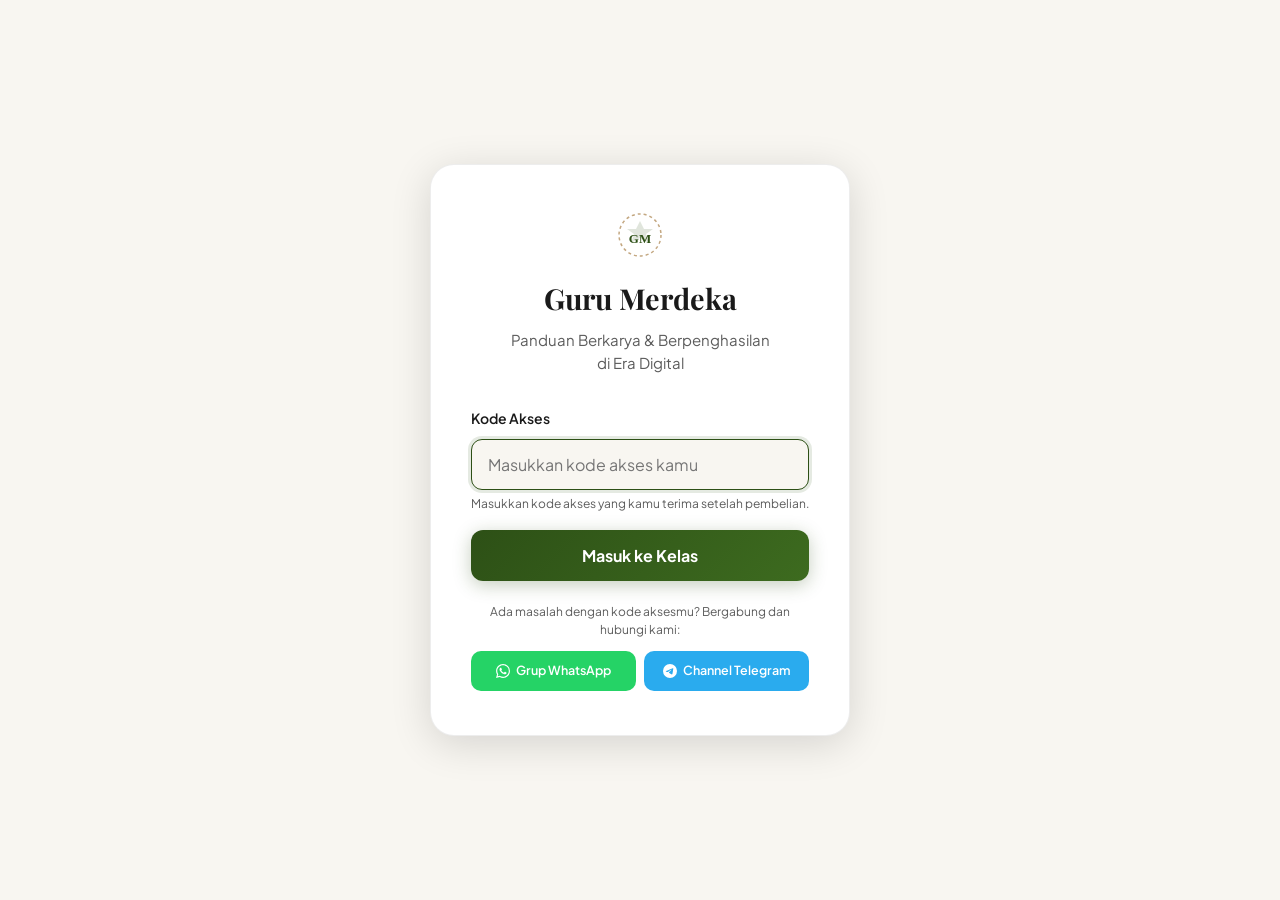
==== commit 8eb32d75: "Add files via upload" ====
--- a/index.html
+++ b/index.html
@@ -42,46 +42,23 @@
     </form>
 
     <p class="login-footer-note">
-      Ada masalah dengan kode aksesmu? Hubungi kami.
+      Ada masalah dengan kode aksesmu? Bergabung dan hubungi kami:
     </p>
-
-    <div class="login-community-links">
-      <a href="https://chat.whatsapp.com/KSIU2JBYXkm5t4EDBIy9WQ" target="_blank" class="login-community-btn wa">
-        <svg width="18" height="18" viewBox="0 0 24 24" fill="currentColor"><path d="M17.472 14.382c-.297-.149-1.758-.867-2.03-.967-.273-.099-.471-.148-.67.15-.197.297-.767.966-.94 1.164-.173.199-.347.223-.644.075-.297-.15-1.255-.463-2.39-1.475-.883-.788-1.48-1.761-1.653-2.059-.173-.297-.018-.458.13-.606.134-.133.298-.347.446-.52.149-.174.198-.298.298-.497.099-.198.05-.371-.025-.52-.075-.149-.669-1.612-.916-2.207-.242-.579-.487-.5-.669-.51-.173-.008-.371-.01-.57-.01-.198 0-.52.074-.792.372-.272.297-1.04 1.016-1.04 2.479 0 1.462 1.065 2.875 1.213 3.074.149.198 2.096 3.2 5.077 4.487.709.306 1.262.489 1.694.625.712.227 1.36.195 1.871.118.571-.085 1.758-.719 2.006-1.413.248-.694.248-1.289.173-1.413-.074-.124-.272-.198-.57-.347m-5.421 7.403h-.004a9.87 9.87 0 01-5.031-1.378l-.361-.214-3.741.982.998-3.648-.235-.374a9.86 9.86 0 01-1.51-5.26c.001-5.45 4.436-9.884 9.888-9.884 2.64 0 5.122 1.03 6.988 2.898a9.825 9.825 0 012.893 6.994c-.003 5.45-4.437 9.884-9.885 9.884m8.413-18.297A11.815 11.815 0 0012.05 0C5.495 0 .16 5.335.157 11.892c0 2.096.547 4.142 1.588 5.945L.057 24l6.305-1.654a11.882 11.882 0 005.683 1.448h.005c6.554 0 11.89-5.335 11.893-11.893a11.821 11.821 0 00-3.48-8.413z"/></svg>
+    <div style="display:flex;gap:8px;margin-top:12px;">
+      <a href="https://chat.whatsapp.com/KSIU2JBYXkm5t4EDBIy9WQ" target="_blank"
+        style="flex:1;display:inline-flex;align-items:center;justify-content:center;gap:6px;padding:9px 10px;border-radius:10px;background:#25D366;color:#fff;font-size:12.5px;font-weight:600;text-decoration:none;font-family:var(--font-body);">
+        <svg width="14" height="14" viewBox="0 0 24 24" fill="currentColor"><path d="M17.472 14.382c-.297-.149-1.758-.867-2.03-.967-.273-.099-.471-.148-.67.15-.197.297-.767.966-.94 1.164-.173.199-.347.223-.644.075-.297-.15-1.255-.463-2.39-1.475-.883-.788-1.48-1.761-1.653-2.059-.173-.297-.018-.458.13-.606.134-.133.298-.347.446-.52.149-.174.198-.298.298-.497.099-.198.05-.371-.025-.52-.075-.149-.669-1.612-.916-2.207-.242-.579-.487-.5-.669-.51-.173-.008-.371-.01-.57-.01-.198 0-.52.074-.792.372-.272.297-1.04 1.016-1.04 2.479 0 1.462 1.065 2.875 1.213 3.074.149.198 2.096 3.2 5.077 4.487.709.306 1.262.489 1.694.625.712.227 1.36.195 1.871.118.571-.085 1.758-.719 2.006-1.413.248-.694.248-1.289.173-1.413-.074-.124-.272-.198-.57-.347m-5.421 7.403h-.004a9.87 9.87 0 01-5.031-1.378l-.361-.214-3.741.982.998-3.648-.235-.374a9.86 9.86 0 01-1.51-5.26c.001-5.45 4.436-9.884 9.888-9.884 2.64 0 5.122 1.03 6.988 2.898a9.825 9.825 0 012.893 6.994c-.003 5.45-4.437 9.884-9.885 9.884m8.413-18.297A11.815 11.815 0 0012.05 0C5.495 0 .16 5.335.157 11.892c0 2.096.547 4.142 1.588 5.945L.057 24l6.305-1.654a11.882 11.882 0 005.683 1.448h.005c6.554 0 11.89-5.335 11.893-11.893a11.821 11.821 0 00-3.48-8.413z"/></svg>
         Grup WhatsApp
       </a>
-      <a href="https://t.me/merdekajadiguru" target="_blank" class="login-community-btn tg">
-        <svg width="18" height="18" viewBox="0 0 24 24" fill="currentColor"><path d="M11.944 0A12 12 0 0 0 0 12a12 12 0 0 0 12 12 12 12 0 0 0 12-12A12 12 0 0 0 12 0a12 12 0 0 0-.056 0zm4.962 7.224c.1-.002.321.023.465.14a.506.506 0 0 1 .171.325c.016.093.036.306.02.472-.18 1.898-.962 6.502-1.36 8.627-.168.9-.499 1.201-.82 1.23-.696.065-1.225-.46-1.9-.902-1.056-.693-1.653-1.124-2.678-1.8-1.185-.78-.417-1.21.258-1.91.177-.184 3.247-2.977 3.307-3.23.007-.032.014-.15-.056-.212s-.174-.041-.249-.024c-.106.024-1.793 1.14-5.061 3.345-.48.33-.913.49-1.302.48-.428-.008-1.252-.241-1.865-.44-.752-.245-1.349-.374-1.297-.789.027-.216.325-.437.893-.663 3.498-1.524 5.83-2.529 6.998-3.014 3.332-1.386 4.025-1.627 4.476-1.635z"/></svg>
+      <a href="https://t.me/merdekajadiguru" target="_blank"
+        style="flex:1;display:inline-flex;align-items:center;justify-content:center;gap:6px;padding:9px 10px;border-radius:10px;background:#2AABEE;color:#fff;font-size:12.5px;font-weight:600;text-decoration:none;font-family:var(--font-body);">
+        <svg width="14" height="14" viewBox="0 0 24 24" fill="currentColor"><path d="M11.944 0A12 12 0 0 0 0 12a12 12 0 0 0 12 12 12 12 0 0 0 12-12A12 12 0 0 0 12 0a12 12 0 0 0-.056 0zm4.962 7.224c.1-.002.321.023.465.14a.506.506 0 0 1 .171.325c.016.093.036.306.02.472-.18 1.898-.962 6.502-1.36 8.627-.168.9-.499 1.201-.82 1.23-.696.065-1.225-.46-1.9-.902-1.056-.693-1.653-1.124-2.678-1.8-1.185-.78-.417-1.21.258-1.91.177-.184 3.247-2.977 3.307-3.23.007-.032.014-.15-.056-.212s-.174-.041-.249-.024c-.106.024-1.793 1.14-5.061 3.345-.48.33-.913.49-1.302.48-.428-.008-1.252-.241-1.865-.44-.752-.245-1.349-.374-1.297-.789.027-.216.325-.437.893-.663 3.498-1.524 5.83-2.529 6.998-3.014 3.332-1.386 4.025-1.627 4.476-1.635z"/></svg>
         Channel Telegram
       </a>
     </div>
   </div>
 </div>
 
-<style>
-.login-community-links {
-  display: flex;
-  gap: .625rem;
-  margin-top: 1rem;
-  justify-content: center;
-}
-.login-community-btn {
-  display: inline-flex;
-  align-items: center;
-  gap: .375rem;
-  padding: .5rem .875rem;
-  border-radius: 10px;
-  font-size: 12.5px;
-  font-weight: 500;
-  text-decoration: none;
-  transition: opacity .15s;
-  font-family: var(--font-body);
-}
-.login-community-btn:hover { opacity: .85; }
-.login-community-btn.wa { background: #25D366; color: #fff; }
-.login-community-btn.tg { background: #2AABEE; color: #fff; }
-</style>
-
 <script src="./js/config.js"></script>
 <script src="./js/app.js"></script>
 <script>initLogin();</script>
--- a/css/style.css
+++ b/css/style.css
@@ -219,7 +219,6 @@
 .sidebar-nav-item.locked {
   opacity: 0.4;
   cursor: not-allowed;
-  pointer-events: none;
 }
 
 .sidebar-nav-status {
@@ -262,12 +261,39 @@
 }
 
 .sidebar-footer {
-  padding: 14px 20px;
+  padding: 10px 20px 14px;
   border-top: 1px solid var(--border);
+  flex-shrink: 0;
+}
+
+.sidebar-community {
+  display: flex;
+  gap: 6px;
+  margin-bottom: 10px;
+}
+
+.sidebar-community-btn {
+  flex: 1;
+  display: inline-flex;
+  align-items: center;
+  justify-content: center;
+  gap: 5px;
+  padding: 7px 6px;
+  border-radius: 9px;
+  font-size: 11px;
+  font-weight: 600;
+  text-decoration: none;
+  transition: opacity var(--transition-fast);
+  font-family: var(--font-body);
+}
+.sidebar-community-btn:hover { opacity: .82; }
+.sidebar-community-btn.wa { background: #25D366; color: #fff; }
+.sidebar-community-btn.tg { background: #2AABEE; color: #fff; }
+
+.sidebar-footer-actions {
   display: flex;
   align-items: center;
   justify-content: space-between;
-  flex-shrink: 0;
 }
 
 .btn-dark-mode {
@@ -1112,7 +1138,6 @@
 .chapter-card.locked {
   opacity: 0.5;
   cursor: not-allowed;
-  pointer-events: none;
 }
 .chapter-card.completed {
   border-color: rgba(45,80,22,0.25);
@@ -1170,6 +1195,11 @@
 .card-status.done      { background: rgba(45,80,22,0.1);  color: var(--primary); }
 .card-status.available { background: rgba(139,105,20,0.1); color: var(--secondary); }
 .card-status.locked    { background: var(--bg-alt); color: var(--text-muted); }
+
+.chapter-card.bonus {
+  border-color: var(--secondary);
+  background: linear-gradient(135deg, var(--surface) 80%, rgba(139,105,20,0.06));
+}
 
 /* =====================
    LOGIN PAGE
